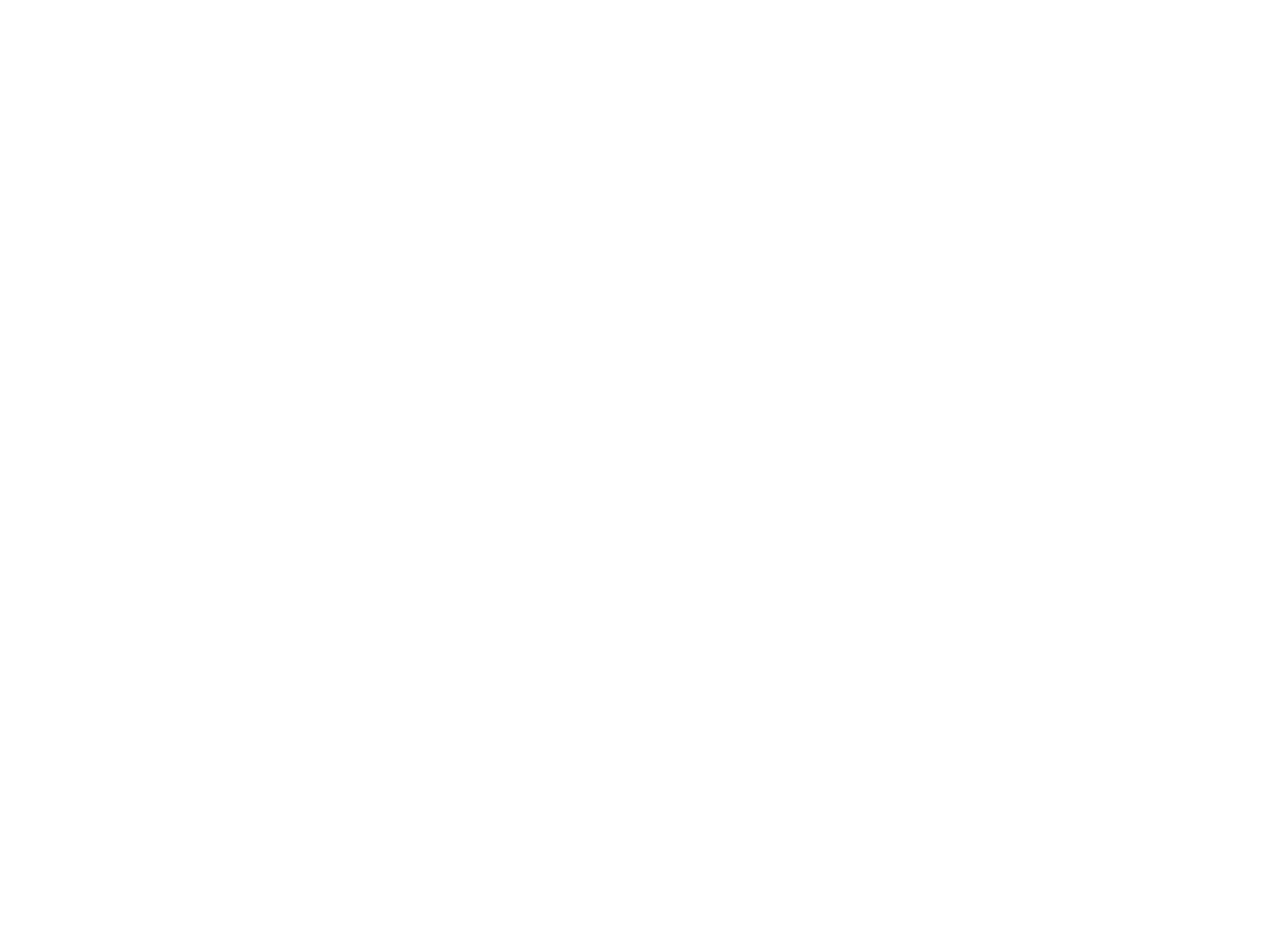
==== index.html @ ad590600 "Alert construction added, and altered text for lorem ipsum during only construction of website." ====
<!DOCTYPE html>
<html lang="en">
  <head>
    <meta charset="UTF-8" />
    <meta http-equiv="X-UA-Compatible" content="IE=edge" />
    <meta name="viewport" content="width=device-width, initial-scale=1.0" />
    <link rel="stylesheet" href="style.css" s />
    <title>Christian Medeiros</title>
  </head>

  <body>
    
    <main>
      <div class="texto-em-construcao">
        <span>Em Construção...</span>
      </div>
      <!-- section left -->
      <section class="content-left">
        <!-- header left -->
        <header class="header-left">
          <div class="picture">
            <img
              src="https://github.com/christiand3v.png"
              alt="foto de perfil do christian medeiros"
            />
          </div>

          <h2>Christian Medeiros</h2>
          <p>Software Enginner</p>
          <div class="separador"></div>
        </header>
        <!-- conteudo left -->
        <article class="about-left">
          <h2>About me</h2>
          <p>
     Lorem ipsum dolor sit amet consectetur adipisicing elit. Ipsa, at voluptatum quis maiores aspernatur quod quibusdam quo voluptatibus architecto fugiat deserunt, aperiam omnis dignissimos reiciendis dolores.
          </p>
          <!-- div redes -->
          <div class="contact-left">
            <a target="_blank" href="https://github.com/christiand3v">
              <img src="./images/github.svg" alt="icone do github branco" />
            </a>
            <a target="_blank" href="https://www.linkedin.com/in/christiand3v/">
              <img src="./images/linkedin.svg" alt="icone do linkedin branco" />
            </a>
          </div>
          <div class="buttons"></div>
        </article>
      </section>
      <!-- section right -->
      <section>
        <!-- header left -->
        <header class="header-right" class="title">
          <h2>Projects</h2>
          <h2>
            <a
              target="_blank"
              href="https://github.com/christiand3v?tab=repositories"
            >
              More projects
            </a>
          </h2>
        </header>
        <!-- content right -->
        <article class="projects">
          <!-- card projects 1 -->
          <div class="card-project">
            <a
              target="_blank"
              href="https://github.com/christiand3v?tab=repositories"
            >
              <div>
                <img src="./images/project-management.png" alt="" />
              </div>
              <div>
                <h3>Project 1</h3>
                <p>
                  Lorem, ipsum dolor sit amet consectetur adipisicing elit.
                </p>
              </div>
            </a>
          </div>

          <!-- card projects 2 -->
          <div class="card-project">
            <a
              target="_blank"
              href="https://github.com/christiand3v?tab=repositories"
            >
              <div>
                <img src="./images/project-management.png" alt="" />
              </div>
              <div>
                <h3>Project 2</h3>
                <p>
                  Lorem, ipsum dolor sit amet consectetur adipisicing elit.
                </p>
              </div>
            </a>
          </div>
        </article>
        <!-- content hard skills -->
        <article class="content-hard-skills">
          <div>
            <div class="hard-skills-title">
              <h2>Hard skills</h2>
            </div>
            <div class="skills">
              <div class="skills-card">
                <img src="./images/html.png" alt="" />
                <p>HTML-5</p>
              </div>
              <div class="skills-card">
                <img src="./images/css.png" alt="" />
                <p>CSS-3</p>
              </div>
              <div class="skills-card">
                <img src="./images/javascript.png" alt="" />
                <p>javascript</p>
              </div>
              <div class="skills-card">
                <img src="./images/react.png" alt="" />
                <p>React JS</p>
              </div>
            </div>
          </div>
        </article>
        <section class="content-contacts">
          <header class="title">
            <h2>Contact me</h2>
          </header>
          <article>
            <div class="inputs">
              <form action="https://formsubmit.co/christiand3v@gmail.com" method="POST" class="form-contact" />
              <label for="name">Name :</label>
              <input type="text" id="name" name="name" required>
                <label for="email">Email :</label>
                    <input type="email" name="email" required>
                <label for="text">Text :</label>
                <textarea name="text" id="text" id="text"></textarea>
                <input type="hidden" name="_next" value="https://christiand3v.vercel.app/thanks.html">
                <input type="hidden" name="_captcha" value="false">
                <button type="submit">Send</button>
              </form>
            </div>
          </article>
        </section>
      </section>
    </main>
<script>// Verifica a largura da janela do navegador
  var larguraJanela = window.innerWidth;
  
  // Verifica se a largura é maior que 600 pixels
  if (larguraJanela > 770) {
    // Renderiza o texto de aviso em vez do layout
    var aviso = document.createElement('h2');
    aviso.style.color = 'white';
    aviso.style.textAlign = 'center';
    aviso.style.display = 'flex'
    aviso.style.justifyContent = 'center'
    aviso.style.alignItems = 'center'
    aviso.style.height = '100vh'
    aviso.textContent = 'Por favor, visualize este site em um dispositivo móvel e recarregue a página...';
    document.body.innerHTML = '';
    document.body.appendChild(aviso);
  }
  </script>
  </body>
</html>
---- style.css ----
@import url("https://fonts.googleapis.com/css2?family=Montserrat:wght@100;200;300;400;500;600;700;800;900&display=swap");
:root {
  --text-color: #fff;
  --color-separador: #d9d9d980;
}

body {
  margin: 0;
  padding: 0;
  min-height: 91vh;
  font-family: "Montserrat", sans-serif;
  background-image: url("./images/background.svg");
  background-size: cover;
  background-repeat: no-repeat;
}
.texto-em-construcao {
  color: var(--text-color);
  width: 100%;
  margin: 1rem 0;
  font-weight: bold;
  text-align: center;
  animation: slide 4s linear infinite;
}

@keyframes slide {
  0% {
    transform: translateX(-100%);
  }
  100% {
    transform: translateX(80%);
  }
}
.picture img {
  width: 15rem;
  border-radius: 50%;
  margin: 1rem;
}
.header-left {
  color: var(--text-color);
}

.separador {
  border: 0.063rem solid var(--color-separador);
  border-radius: 1rem;
  width: 14rem;
  margin: 0 auto;
}

.about-left {
  color: var(--text-color);
  line-height: 1.2;
  padding: 0;
}
.about-left p {
  text-align: start;
  margin: 0 1.5rem;
  
  font-size: 1.125rem;
}
.contact-left a {
  text-decoration: none;
}

.contact-left a img {
  padding: 2rem 0;
  width: 2.5rem;
  margin: 0 1.5rem;
}
.content-left {
  padding: 1rem 0;
  display: flex;
  flex-direction: column;
  justify-content: center;
  text-align: center;
  align-items: center;
  height: auto;
  max-width: 100vw;
  box-sizing: border-box;
  position: relative;
  margin: 1rem;
  background: linear-gradient(
    116.19deg,
    rgba(32, 47, 125, 0.48) 0.56%,
    rgba(180, 188, 231, 0.12) 99.66%
  );
  backdrop-filter: blur(7.5px);
  border-radius: 1rem;
}

.header-right,
.hard-skills-title,
.title {
  font-size: 0.8rem;
  padding: 0 2rem;
  display: flex;
  justify-content: space-around;
  color: var(--text-color);
}
.header-right a {
  color: var(--text-color);
  text-decoration: underline;
}
.projects {
  display: flex;
  color: var(--text-color);
  justify-content: center;
  flex-wrap: wrap;
}

.card-project a {
  text-decoration: none;
  display: flex;
  color: var(--text-color);
}
.card-project {
  display: flex;
  width: 90vw;
  justify-content: center;
  align-items: start;
  margin: 1rem;
  background: linear-gradient(
    116.19deg,
    rgba(32, 47, 125, 0.48) 0.56%,
    rgba(180, 188, 231, 0.12) 99.66%
  );
  backdrop-filter: blur(7.5px);
  border-radius: 1rem;
}

.card-project img {
  width: 70px;
  padding: 1rem 0 0 1rem;
}

.card-project h3 {
  text-align: start;
  margin-left: 1rem;
  font-size: 0.9rem;
}
.card-project p {
  width: 90%;
  text-align: start;
  margin-left: 1rem;
  font-size: 0.9rem;
}

.skills {
  color: var(--text-color);
  font-weight: 400;
  display: flex;
  flex-wrap: wrap;
  justify-content: center;
}
.skills-card {
  display: flex;
  width: 140px;
  height: 4vh;
  justify-content: center;
  align-items: center;
  padding: 0.4rem;
  gap: 0.3rem;
  margin: 1rem;
  background: linear-gradient(
    116.19deg,
    rgba(32, 47, 125, 0.48) 0.56%,
    rgba(180, 188, 231, 0.12) 99.66%
  );
  backdrop-filter: blur(7.5px);
  border-radius: 1rem;
}
.skills-card img {
  width: 30px;
}
.skills-card p {
  font-size: 0.875rem;
}

.inputs {
  color: var(--text-color);
  display: flex;
  flex-direction: column;
  justify-content: center;
  align-items: center;
  width: 200px;
  margin: 0 auto;
}

.inputs label {
  font-weight: 500;
}

.inputs input[type="text"],
input[type="email"] {
  background: linear-gradient(
    116.19deg,
    rgba(9, 39, 187, 0.48) 0.56%,
    rgba(180, 188, 231, 0.12) 99.66%
  );
  backdrop-filter: blur(7.5px);
  border: none;
  border-radius: 0.5rem;
  width: 15rem;
  color: rgba(255, 255, 255, 0.945);
  font-weight: 700;
  font-size: 1rem;
  padding: 0.5rem;
  height: 1.5rem;
}
textarea {
  background: linear-gradient(
    116.19deg,
    rgba(9, 39, 187, 0.48) 0.56%,
    rgba(180, 188, 231, 0.12) 99.66%
  );
  backdrop-filter: blur(7.5px);
  border: none;
  border-radius: 0.5rem;
  color: rgba(255, 255, 255, 0.945);
  font-weight: 700;
  font-size: 1rem;
  padding: 0.5rem;

  width: 15rem;
  height: 5rem;
}
.inputs button {
  background: linear-gradient(
    116.19deg,
    rgba(9, 39, 187, 0.48) 0.56%,
    rgba(180, 188, 231, 0.12) 99.66%
  );
  border: none;
  margin: 1rem 0;
  width: 16rem;
  height: 2rem;
  color: var(--text-color);
  font-size: 1rem;
  border-radius: 0.5rem;
}
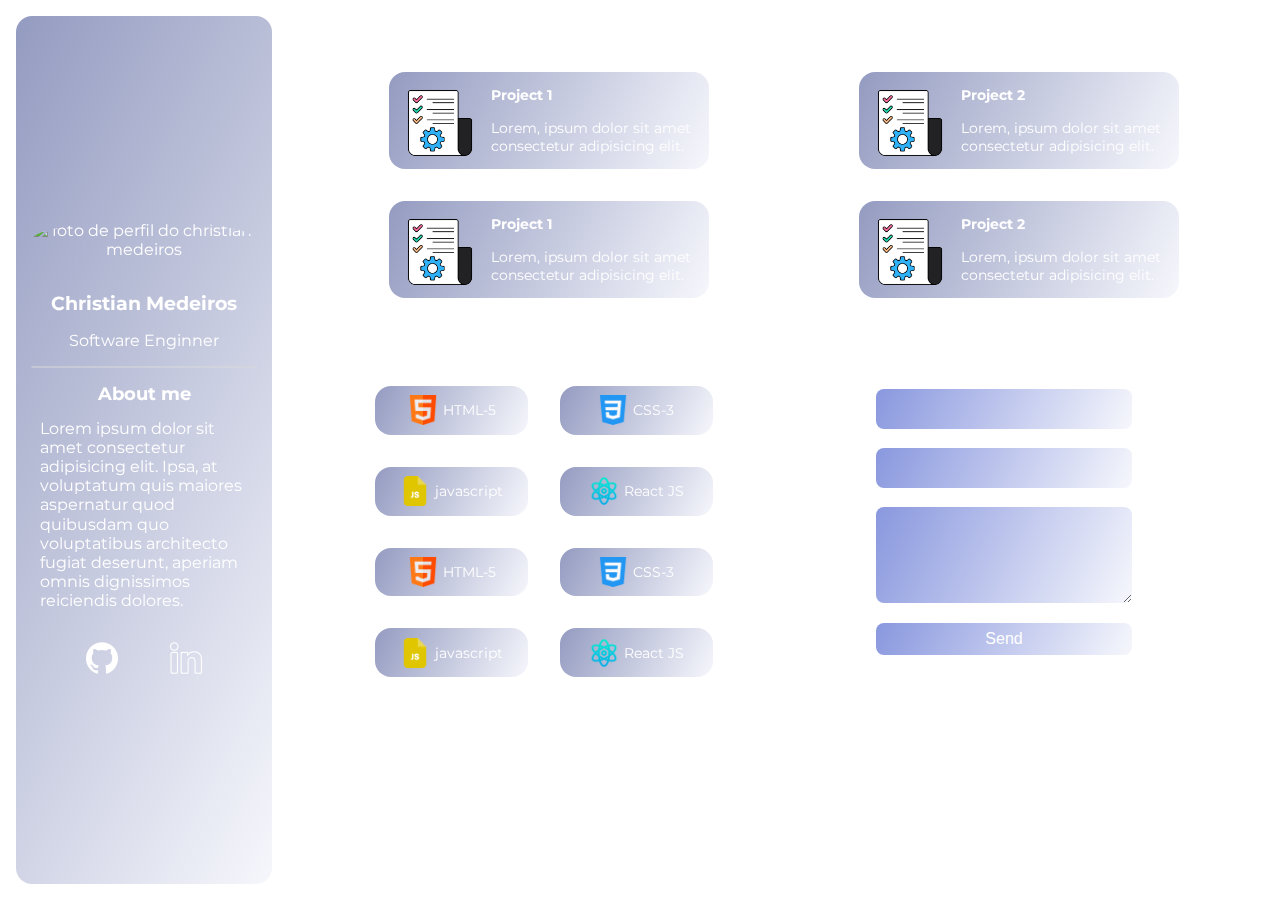
==== commit 0b44efc6: "initiated responsiveness" ====
--- a/index.html
+++ b/index.html
@@ -4,16 +4,17 @@
     <meta charset="UTF-8" />
     <meta http-equiv="X-UA-Compatible" content="IE=edge" />
     <meta name="viewport" content="width=device-width, initial-scale=1.0" />
-    <link rel="stylesheet" href="style.css" s />
+    <link rel="stylesheet" href="style.css" />
+    <link rel="stylesheet" href="media.css">
     <title>Christian Medeiros</title>
   </head>
 
   <body>
     
     <main>
-      <div class="texto-em-construcao">
+      <!-- <div class="texto-em-construcao">
         <span>Em Construção...</span>
-      </div>
+      </div> -->
       <!-- section left -->
       <section class="content-left">
         <!-- header left -->
@@ -24,7 +25,6 @@
               alt="foto de perfil do christian medeiros"
             />
           </div>
-
           <h2>Christian Medeiros</h2>
           <p>Software Enginner</p>
           <div class="separador"></div>
@@ -48,7 +48,7 @@
         </article>
       </section>
       <!-- section right -->
-      <section>
+      <section class="container-right">
         <!-- header left -->
         <header class="header-right" class="title">
           <h2>Projects</h2>
@@ -98,10 +98,50 @@
               </div>
             </a>
           </div>
+
+            <!-- card projects 1 -->
+            <div class="card-project">
+              <a
+                target="_blank"
+                href="https://github.com/christiand3v?tab=repositories"
+              >
+                <div>
+                  <img src="./images/project-management.png" alt="" />
+                </div>
+                <div>
+                  <h3>Project 1</h3>
+                  <p>
+                    Lorem, ipsum dolor sit amet consectetur adipisicing elit.
+                  </p>
+                </div>
+              </a>
+            </div>
+  
+            <!-- card projects 2 -->
+            <div class="card-project">
+              <a
+                target="_blank"
+                href="https://github.com/christiand3v?tab=repositories"
+              >
+                <div>
+                  <img src="./images/project-management.png" alt="" />
+                </div>
+                <div>
+                  <h3>Project 2</h3>
+                  <p>
+                    Lorem, ipsum dolor sit amet consectetur adipisicing elit.
+                  </p>
+                </div>
+              </a>
+            </div>
+            
+            
         </article>
         <!-- content hard skills -->
-        <article class="content-hard-skills">
-          <div>
+        <section class="todos">
+
+          <article class="content-hard-skills">
+            <div>
             <div class="hard-skills-title">
               <h2>Hard skills</h2>
             </div>
@@ -122,6 +162,24 @@
                 <img src="./images/react.png" alt="" />
                 <p>React JS</p>
               </div>
+
+              <div class="skills-card">
+                <img src="./images/html.png" alt="" />
+                <p>HTML-5</p>
+              </div>
+              <div class="skills-card">
+                <img src="./images/css.png" alt="" />
+                <p>CSS-3</p>
+              </div>
+              <div class="skills-card">
+                <img src="./images/javascript.png" alt="" />
+                <p>javascript</p>
+              </div>
+              <div class="skills-card">
+                <img src="./images/react.png" alt="" />
+                <p>React JS</p>
+              </div>
+
             </div>
           </div>
         </article>
@@ -136,8 +194,8 @@
               <input type="text" id="name" name="name" required>
                 <label for="email">Email :</label>
                     <input type="email" name="email" required>
-                <label for="text">Text :</label>
-                <textarea name="text" id="text" id="text"></textarea>
+                    <label for="text">Text :</label>
+                    <textarea name="text" id="text" id="text"></textarea>
                 <input type="hidden" name="_next" value="https://christiand3v.vercel.app/thanks.html">
                 <input type="hidden" name="_captcha" value="false">
                 <button type="submit">Send</button>
@@ -145,9 +203,10 @@
             </div>
           </article>
         </section>
+        </section>
       </section>
     </main>
-<script>// Verifica a largura da janela do navegador
+<!-- <script>// Verifica a largura da janela do navegador
   var larguraJanela = window.innerWidth;
   
   // Verifica se a largura é maior que 600 pixels
@@ -164,6 +223,6 @@
     document.body.innerHTML = '';
     document.body.appendChild(aviso);
   }
-  </script>
+  </script> -->
   </body>
 </html>
--- a/style.css
+++ b/style.css
@@ -7,10 +7,10 @@
 body {
   margin: 0;
   padding: 0;
-  min-height: 91vh;
+  height: 100vh;
   font-family: "Montserrat", sans-serif;
   background-image: url("./images/background.svg");
-  background-size: cover;
+  background-size: ;
   background-repeat: no-repeat;
 }
 .texto-em-construcao {
@@ -87,8 +87,21 @@
   border-radius: 1rem;
 }
 
-.header-right,
-.hard-skills-title,
+.header-right {
+  font-size: 0.8rem;
+  padding: 0 2rem;
+  display: flex;
+  justify-content: space-around;
+  color: var(--text-color);
+}
+
+.hard-skills-title{
+  font-size: 0.8rem;
+  padding: 0 2rem;
+  display: flex;
+  justify-content: space-around;
+  color: var(--text-color);
+}
 .title {
   font-size: 0.8rem;
   padding: 0 2rem;
@@ -96,6 +109,7 @@
   justify-content: space-around;
   color: var(--text-color);
 }
+
 .header-right a {
   color: var(--text-color);
   text-decoration: underline;
@@ -237,3 +251,5 @@
   font-size: 1rem;
   border-radius: 0.5rem;
 }
+
+
--- a/media.css
+++ b/media.css
@@ -0,0 +1,65 @@
+@media (min-width: 770px) {
+  main {
+    height: 100vh;
+    display: flex;
+    justify-content: space-between;
+  }
+  .picture img {
+    margin-top: 2rem;
+    width: 10rem;
+  }
+  .header-left h2 {
+    font-size: 1.2rem;
+    margin: 1rem 0 0 0;
+  }
+  .about-left h2 {
+    font-size: 1.1rem;
+  }
+  .about-left p {
+    font-size: 1rem;
+  }
+  .contact-left a img {
+    width: 2rem;
+  }
+  .content-left {
+    max-width: 16rem;
+  }
+  /* right */
+  .container-right {
+    width: 100vw;
+  }
+
+  .todos {
+    max-width: 75vw;
+    display: flex;
+    gap: 6.5rem;
+  }
+  .skills {
+    display: flex;
+    flex-direction: row;
+    max-width: 40vw;
+    flex-wrap: wrap;
+  }
+  .projects {
+    gap: 0 2rem;
+    justify-content: space-evenly;
+  }
+
+  .card-project,
+  .projects a {
+    max-width: 25vw;
+  }
+  .header-right {
+    display: flex;
+    justify-content: space-between;
+    padding: 0 1rem;
+  }
+  .card-project {
+    display: block;
+    width: 80vw;
+    flex-wrap: nowrap;
+  }
+  .card-project a {
+    width: 80vw;
+  }
+}
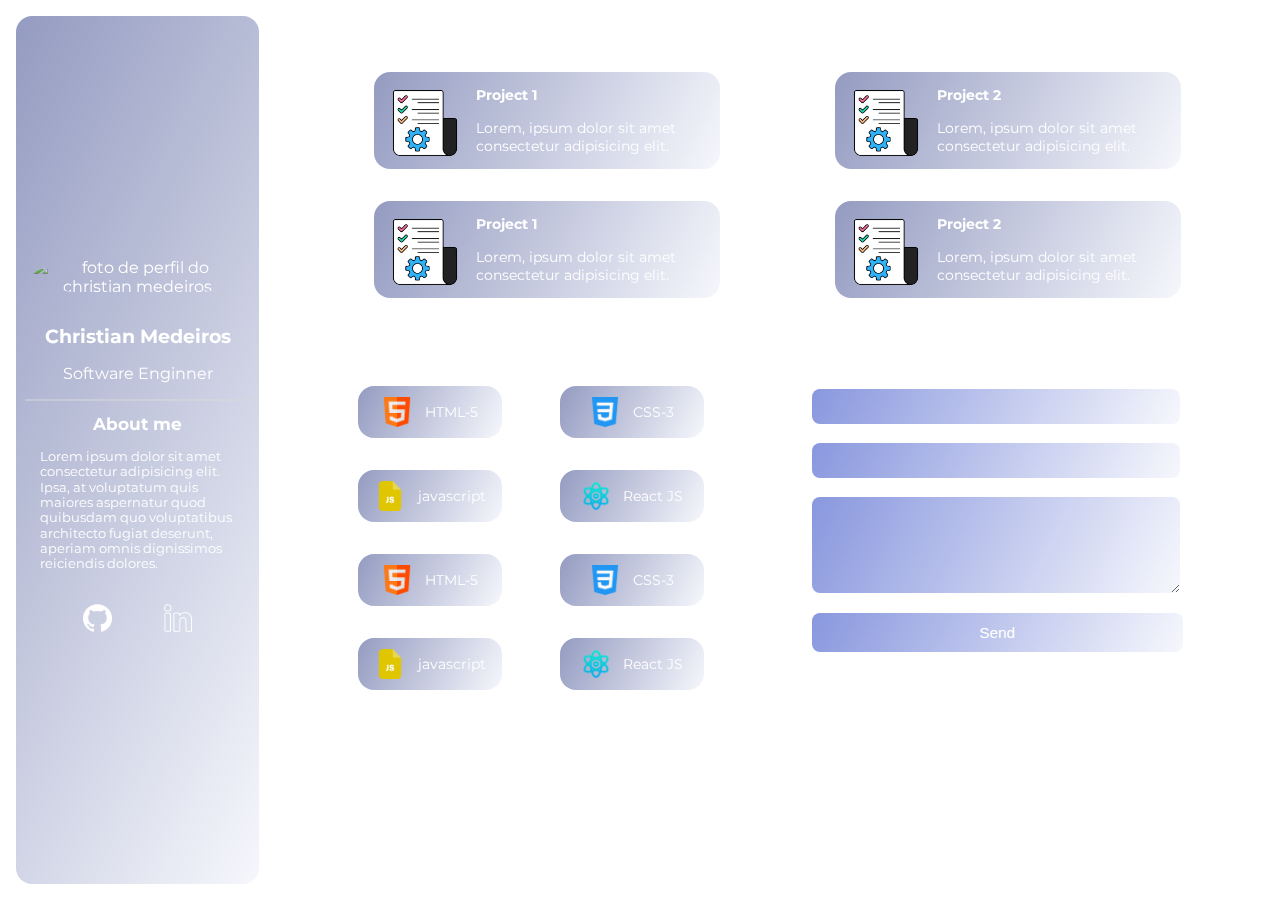
==== commit dc80bbae: "the layout desktop 90% finished" ====
--- a/index.html
+++ b/index.html
@@ -1,147 +1,131 @@
 <!DOCTYPE html>
 <html lang="en">
-  <head>
-    <meta charset="UTF-8" />
-    <meta http-equiv="X-UA-Compatible" content="IE=edge" />
-    <meta name="viewport" content="width=device-width, initial-scale=1.0" />
-    <link rel="stylesheet" href="style.css" />
-    <link rel="stylesheet" href="media.css">
-    <title>Christian Medeiros</title>
-  </head>
-
-  <body>
-    
-    <main>
-      <!-- <div class="texto-em-construcao">
+
+<head>
+  <meta charset="UTF-8" />
+  <meta http-equiv="X-UA-Compatible" content="IE=edge" />
+  <meta name="viewport" content="width=device-width, initial-scale=1.0" />
+  <link rel="stylesheet" href="style.css" />
+  <link rel="stylesheet" href="media.css">
+  <title>Christian Medeiros</title>
+</head>
+
+<body>
+
+  <main>
+    <!-- <div class="texto-em-construcao">
         <span>Em Construção...</span>
       </div> -->
-      <!-- section left -->
-      <section class="content-left">
-        <!-- header left -->
-        <header class="header-left">
-          <div class="picture">
-            <img
-              src="https://github.com/christiand3v.png"
-              alt="foto de perfil do christian medeiros"
-            />
-          </div>
-          <h2>Christian Medeiros</h2>
-          <p>Software Enginner</p>
-          <div class="separador"></div>
-        </header>
-        <!-- conteudo left -->
-        <article class="about-left">
-          <h2>About me</h2>
-          <p>
-     Lorem ipsum dolor sit amet consectetur adipisicing elit. Ipsa, at voluptatum quis maiores aspernatur quod quibusdam quo voluptatibus architecto fugiat deserunt, aperiam omnis dignissimos reiciendis dolores.
-          </p>
-          <!-- div redes -->
-          <div class="contact-left">
-            <a target="_blank" href="https://github.com/christiand3v">
-              <img src="./images/github.svg" alt="icone do github branco" />
-            </a>
-            <a target="_blank" href="https://www.linkedin.com/in/christiand3v/">
-              <img src="./images/linkedin.svg" alt="icone do linkedin branco" />
-            </a>
-          </div>
-          <div class="buttons"></div>
-        </article>
-      </section>
-      <!-- section right -->
-      <section class="container-right">
-        <!-- header left -->
-        <header class="header-right" class="title">
-          <h2>Projects</h2>
-          <h2>
-            <a
-              target="_blank"
-              href="https://github.com/christiand3v?tab=repositories"
-            >
-              More projects
-            </a>
-          </h2>
-        </header>
-        <!-- content right -->
-        <article class="projects">
-          <!-- card projects 1 -->
-          <div class="card-project">
-            <a
-              target="_blank"
-              href="https://github.com/christiand3v?tab=repositories"
-            >
-              <div>
-                <img src="./images/project-management.png" alt="" />
-              </div>
-              <div>
-                <h3>Project 1</h3>
-                <p>
-                  Lorem, ipsum dolor sit amet consectetur adipisicing elit.
-                </p>
-              </div>
-            </a>
-          </div>
-
-          <!-- card projects 2 -->
-          <div class="card-project">
-            <a
-              target="_blank"
-              href="https://github.com/christiand3v?tab=repositories"
-            >
-              <div>
-                <img src="./images/project-management.png" alt="" />
-              </div>
-              <div>
-                <h3>Project 2</h3>
-                <p>
-                  Lorem, ipsum dolor sit amet consectetur adipisicing elit.
-                </p>
-              </div>
-            </a>
-          </div>
-
-            <!-- card projects 1 -->
-            <div class="card-project">
-              <a
-                target="_blank"
-                href="https://github.com/christiand3v?tab=repositories"
-              >
-                <div>
-                  <img src="./images/project-management.png" alt="" />
-                </div>
-                <div>
-                  <h3>Project 1</h3>
-                  <p>
-                    Lorem, ipsum dolor sit amet consectetur adipisicing elit.
-                  </p>
-                </div>
-              </a>
-            </div>
-  
-            <!-- card projects 2 -->
-            <div class="card-project">
-              <a
-                target="_blank"
-                href="https://github.com/christiand3v?tab=repositories"
-              >
-                <div>
-                  <img src="./images/project-management.png" alt="" />
-                </div>
-                <div>
-                  <h3>Project 2</h3>
-                  <p>
-                    Lorem, ipsum dolor sit amet consectetur adipisicing elit.
-                  </p>
-                </div>
-              </a>
-            </div>
-            
-            
-        </article>
-        <!-- content hard skills -->
-        <section class="todos">
-
-          <article class="content-hard-skills">
-            <div>
+    <!-- section left -->
+    <section class="content-left">
+      <!-- header left -->
+      <header class="header-left">
+        <div class="picture">
+          <img src="https://github.com/christiand3v.png" alt="foto de perfil do christian medeiros" />
+        </div>
+        <h2>Christian Medeiros</h2>
+        <p>Software Enginner</p>
+        <div class="separador"></div>
+      </header>
+      <!-- conteudo left -->
+      <article class="about-left">
+        <h2>About me</h2>
+        <p>
+          Lorem ipsum dolor sit amet consectetur adipisicing elit. Ipsa, at voluptatum quis maiores aspernatur quod
+          quibusdam quo voluptatibus architecto fugiat deserunt, aperiam omnis dignissimos reiciendis dolores.
+        </p>
+        <!-- div redes -->
+        <div class="contact-left">
+          <a target="_blank" href="https://github.com/christiand3v">
+            <img src="./images/github.svg" alt="icone do github branco" />
+          </a>
+          <a target="_blank" href="https://www.linkedin.com/in/christiand3v/">
+            <img src="./images/linkedin.svg" alt="icone do linkedin branco" />
+          </a>
+        </div>
+        <div class="buttons"></div>
+      </article>
+    </section>
+    <!-- section right -->
+    <section class="container-right">
+      <!-- header left -->
+      <header class="header-right" class="title">
+        <h2>Projects</h2>
+        <h2>
+          <a target="_blank" href="https://github.com/christiand3v?tab=repositories">
+            More projects
+          </a>
+        </h2>
+      </header>
+      <!-- content right -->
+      <article class="projects">
+        <!-- card projects 1 -->
+        <div class="card-project">
+          <a target="_blank" href="https://github.com/christiand3v?tab=repositories">
+            <div>
+              <img src="./images/project-management.png" alt="" />
+            </div>
+            <div>
+              <h3>Project 1</h3>
+              <p>
+                Lorem, ipsum dolor sit amet consectetur adipisicing elit.
+              </p>
+            </div>
+          </a>
+        </div>
+
+        <!-- card projects 2 -->
+        <div class="card-project">
+          <a target="_blank" href="https://github.com/christiand3v?tab=repositories">
+            <div>
+              <img src="./images/project-management.png" alt="" />
+            </div>
+            <div>
+              <h3>Project 2</h3>
+              <p>
+                Lorem, ipsum dolor sit amet consectetur adipisicing elit.
+              </p>
+            </div>
+          </a>
+        </div>
+
+        <!-- card projects 1 -->
+        <div class="card-project">
+          <a target="_blank" href="https://github.com/christiand3v?tab=repositories">
+            <div>
+              <img src="./images/project-management.png" alt="" />
+            </div>
+            <div>
+              <h3>Project 1</h3>
+              <p>
+                Lorem, ipsum dolor sit amet consectetur adipisicing elit.
+              </p>
+            </div>
+          </a>
+        </div>
+
+        <!-- card projects 2 -->
+        <div class="card-project">
+          <a target="_blank" href="https://github.com/christiand3v?tab=repositories">
+            <div>
+              <img src="./images/project-management.png" alt="" />
+            </div>
+            <div>
+              <h3>Project 2</h3>
+              <p>
+                Lorem, ipsum dolor sit amet consectetur adipisicing elit.
+              </p>
+            </div>
+          </a>
+        </div>
+
+
+      </article>
+      <!-- content hard skills -->
+      <section class="todos">
+
+        <article class="content-hard-skills">
+          <div>
             <div class="hard-skills-title">
               <h2>Hard skills</h2>
             </div>
@@ -190,39 +174,27 @@
           <article>
             <div class="inputs">
               <form action="https://formsubmit.co/christiand3v@gmail.com" method="POST" class="form-contact" />
+
               <label for="name">Name :</label>
               <input type="text" id="name" name="name" required>
-                <label for="email">Email :</label>
-                    <input type="email" name="email" required>
-                    <label for="text">Text :</label>
-                    <textarea name="text" id="text" id="text"></textarea>
-                <input type="hidden" name="_next" value="https://christiand3v.vercel.app/thanks.html">
-                <input type="hidden" name="_captcha" value="false">
-                <button type="submit">Send</button>
+              
+              <label for="email">Email :</label>
+              <input type="email" name="email" required>
+              
+              <label for="text">Text :</label>
+              <textarea name="text" id="text" id="text" class="textarea-styles"></textarea>
+              
+              <input type="hidden" name="_next" value="https://christiand3v.vercel.app/thanks.html">
+              <input type="hidden" name="_captcha" value="false">
+              
+              <button type="submit">Send</button>
               </form>
             </div>
           </article>
         </section>
-        </section>
       </section>
-    </main>
-<!-- <script>// Verifica a largura da janela do navegador
-  var larguraJanela = window.innerWidth;
-  
-  // Verifica se a largura é maior que 600 pixels
-  if (larguraJanela > 770) {
-    // Renderiza o texto de aviso em vez do layout
-    var aviso = document.createElement('h2');
-    aviso.style.color = 'white';
-    aviso.style.textAlign = 'center';
-    aviso.style.display = 'flex'
-    aviso.style.justifyContent = 'center'
-    aviso.style.alignItems = 'center'
-    aviso.style.height = '100vh'
-    aviso.textContent = 'Por favor, visualize este site em um dispositivo móvel e recarregue a página...';
-    document.body.innerHTML = '';
-    document.body.appendChild(aviso);
-  }
-  </script> -->
-  </body>
-</html>
+    </section>
+  </main>
+</body>
+
+</html>--- a/style.css
+++ b/style.css
@@ -7,10 +7,8 @@
 body {
   margin: 0;
   padding: 0;
-  height: 100vh;
   font-family: "Montserrat", sans-serif;
   background-image: url("./images/background.svg");
-  background-size: ;
   background-repeat: no-repeat;
 }
 .texto-em-construcao {
@@ -54,7 +52,7 @@
 .about-left p {
   text-align: start;
   margin: 0 1.5rem;
-  
+
   font-size: 1.125rem;
 }
 .contact-left a {
@@ -95,7 +93,7 @@
   color: var(--text-color);
 }
 
-.hard-skills-title{
+.hard-skills-title {
   font-size: 0.8rem;
   padding: 0 2rem;
   display: flex;
@@ -251,5 +249,3 @@
   font-size: 1rem;
   border-radius: 0.5rem;
 }
-
-
--- a/media.css
+++ b/media.css
@@ -5,34 +5,34 @@
     justify-content: space-between;
   }
   .picture img {
-    margin-top: 2rem;
-    width: 10rem;
+    margin-top: 2vw;
+    width: 13vw;
   }
   .header-left h2 {
-    font-size: 1.2rem;
-    margin: 1rem 0 0 0;
+    font-size: 1.5vw;
+    margin: 1vw 0 0 0;
   }
   .about-left h2 {
-    font-size: 1.1rem;
+    font-size: 1.3vw;
   }
   .about-left p {
-    font-size: 1rem;
+    font-size: 1vw;
   }
   .contact-left a img {
-    width: 2rem;
+    width: 2.2vw;
   }
   .content-left {
-    max-width: 16rem;
+    max-width: 19vw;
   }
   /* right */
   .container-right {
-    width: 100vw;
+    width: 200vw;
   }
 
   .todos {
-    max-width: 75vw;
+    justify-content: start;
     display: flex;
-    gap: 6.5rem;
+    gap: 6.5vw;
   }
   .skills {
     display: flex;
@@ -41,13 +41,12 @@
     flex-wrap: wrap;
   }
   .projects {
-    gap: 0 2rem;
     justify-content: space-evenly;
   }
 
   .card-project,
   .projects a {
-    max-width: 25vw;
+    max-width: 27vw;
   }
   .header-right {
     display: flex;
@@ -62,4 +61,41 @@
   .card-project a {
     width: 80vw;
   }
+  .hard-skills-title {
+    font-size: 1vw;
+  }
+  .skills {
+    gap: 0 2vw;
+  }
+  .skills-card {
+    width: 10vw;
+    gap: 1vw;
+    padding: 0.5rem;
+  }
+  .content-contacts {
+    width: 19.8vw;
+    padding: 0;
+    margin: 0;
+    height: 52vh;
+  }
+
+  .title {
+    font-size: 1vw;
+  }
+  .inputs input[type="text"],
+  input[type="email"] {
+    height: 1.5vw;
+    width: 22rem;
+  }
+  textarea{
+    width: 22rem;
+  }
+
+  .inputs button {
+    width: 23.2rem;
+    height: 2.5em;
+    color: var(--text-color);
+    font-size: 1.2vw;
+    border-radius: 0.5rem;
+  }
 }
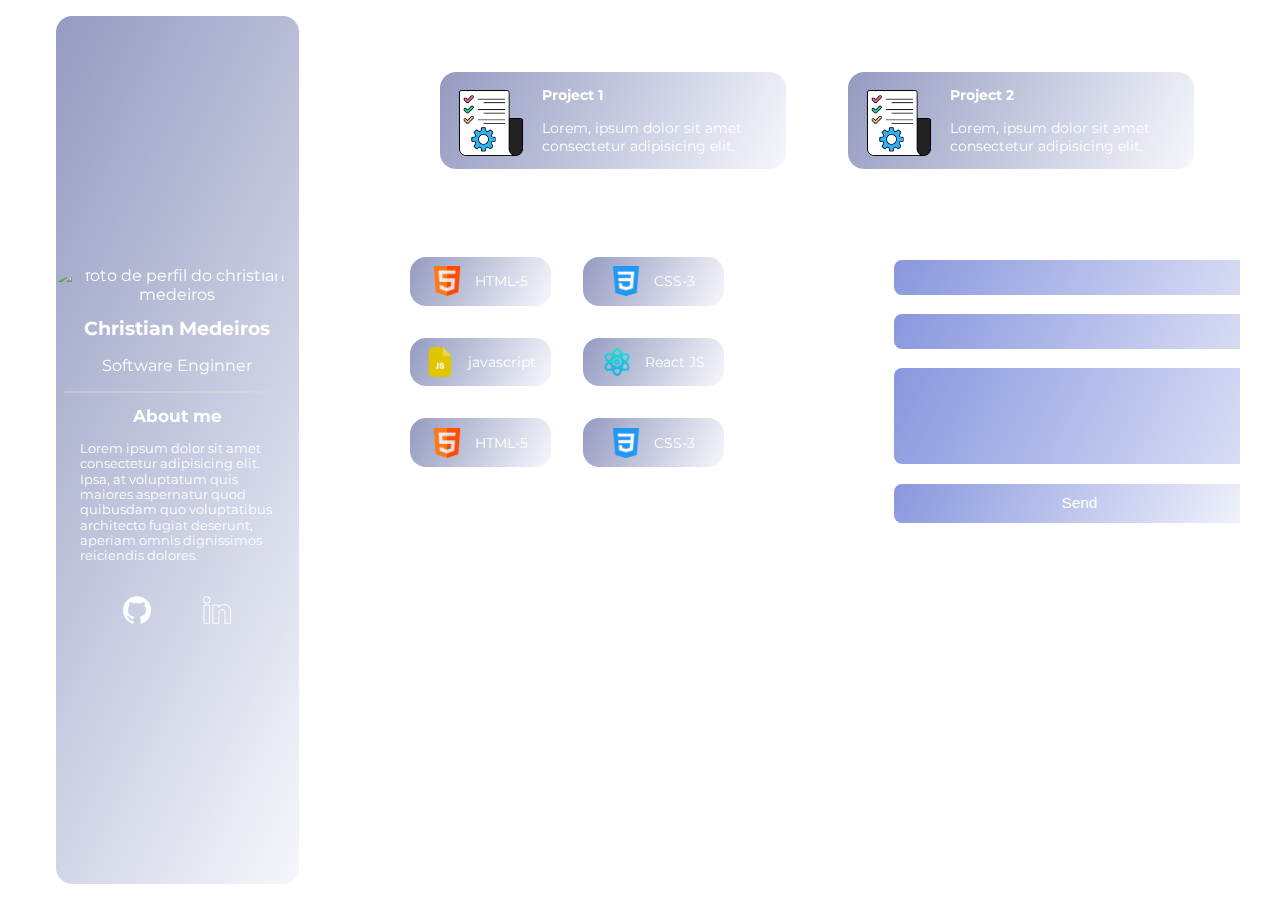
==== commit bc137d4e: "change username and adjust mobile layout." ====
--- a/index.html
+++ b/index.html
@@ -11,7 +11,6 @@
 </head>
 
 <body>
-
   <main>
     <!-- <div class="texto-em-construcao">
         <span>Em Construção...</span>
@@ -21,7 +20,7 @@
       <!-- header left -->
       <header class="header-left">
         <div class="picture">
-          <img src="https://github.com/christiand3v.png" alt="foto de perfil do christian medeiros" />
+          <img src="https://github.com/christianmjanke.png" alt="foto de perfil do christian medeiros" />
         </div>
         <h2>Christian Medeiros</h2>
         <p>Software Enginner</p>
@@ -36,23 +35,25 @@
         </p>
         <!-- div redes -->
         <div class="contact-left">
-          <a target="_blank" href="https://github.com/christiand3v">
+          <a target="_blank" href="https://github.com/christianmjanke">
             <img src="./images/github.svg" alt="icone do github branco" />
           </a>
-          <a target="_blank" href="https://www.linkedin.com/in/christiand3v/">
+          <a target="_blank" href="https://www.linkedin.com/in/christianmjanke/">
             <img src="./images/linkedin.svg" alt="icone do linkedin branco" />
           </a>
         </div>
         <div class="buttons"></div>
       </article>
     </section>
+
+
     <!-- section right -->
     <section class="container-right">
       <!-- header left -->
       <header class="header-right" class="title">
         <h2>Projects</h2>
         <h2>
-          <a target="_blank" href="https://github.com/christiand3v?tab=repositories">
+          <a target="_blank" href="https://github.com/christianmjanke?tab=repositories">
             More projects
           </a>
         </h2>
@@ -61,7 +62,7 @@
       <article class="projects">
         <!-- card projects 1 -->
         <div class="card-project">
-          <a target="_blank" href="https://github.com/christiand3v?tab=repositories">
+          <a target="_blank" href="https://github.com/christianmjanke?tab=repositories">
             <div>
               <img src="./images/project-management.png" alt="" />
             </div>
@@ -76,7 +77,7 @@
 
         <!-- card projects 2 -->
         <div class="card-project">
-          <a target="_blank" href="https://github.com/christiand3v?tab=repositories">
+          <a target="_blank" href="https://github.com/christianmjanke?tab=repositories">
             <div>
               <img src="./images/project-management.png" alt="" />
             </div>
@@ -89,41 +90,11 @@
           </a>
         </div>
 
-        <!-- card projects 1 -->
-        <div class="card-project">
-          <a target="_blank" href="https://github.com/christiand3v?tab=repositories">
-            <div>
-              <img src="./images/project-management.png" alt="" />
-            </div>
-            <div>
-              <h3>Project 1</h3>
-              <p>
-                Lorem, ipsum dolor sit amet consectetur adipisicing elit.
-              </p>
-            </div>
-          </a>
-        </div>
-
-        <!-- card projects 2 -->
-        <div class="card-project">
-          <a target="_blank" href="https://github.com/christiand3v?tab=repositories">
-            <div>
-              <img src="./images/project-management.png" alt="" />
-            </div>
-            <div>
-              <h3>Project 2</h3>
-              <p>
-                Lorem, ipsum dolor sit amet consectetur adipisicing elit.
-              </p>
-            </div>
-          </a>
-        </div>
-
+       
 
       </article>
       <!-- content hard skills -->
       <section class="todos">
-
         <article class="content-hard-skills">
           <div>
             <div class="hard-skills-title">
@@ -155,14 +126,7 @@
                 <img src="./images/css.png" alt="" />
                 <p>CSS-3</p>
               </div>
-              <div class="skills-card">
-                <img src="./images/javascript.png" alt="" />
-                <p>javascript</p>
-              </div>
-              <div class="skills-card">
-                <img src="./images/react.png" alt="" />
-                <p>React JS</p>
-              </div>
+             
 
             </div>
           </div>
@@ -173,7 +137,7 @@
           </header>
           <article>
             <div class="inputs">
-              <form action="https://formsubmit.co/christiand3v@gmail.com" method="POST" class="form-contact" />
+              <form action="https://formsubmit.co/christianmjanke@gmail.com" method="POST" class="form-contact" />
 
               <label for="name">Name :</label>
               <input type="text" id="name" name="name" required>
--- a/style.css
+++ b/style.css
@@ -4,12 +4,13 @@
   --color-separador: #d9d9d980;
 }
 
-body {
+body,
+main {
   margin: 0;
   padding: 0;
   font-family: "Montserrat", sans-serif;
   background-image: url("./images/background.svg");
-  background-repeat: no-repeat;
+  background-size: cover;
 }
 .texto-em-construcao {
   color: var(--text-color);
@@ -31,7 +32,6 @@
 .picture img {
   width: 15rem;
   border-radius: 50%;
-  margin: 1rem;
 }
 .header-left {
   color: var(--text-color);
@@ -211,7 +211,7 @@
   backdrop-filter: blur(7.5px);
   border: none;
   border-radius: 0.5rem;
-  width: 15rem;
+  width: 80vw;
   color: rgba(255, 255, 255, 0.945);
   font-weight: 700;
   font-size: 1rem;
@@ -232,7 +232,7 @@
   font-size: 1rem;
   padding: 0.5rem;
 
-  width: 15rem;
+  width: 80vw;
   height: 5rem;
 }
 .inputs button {
@@ -243,8 +243,8 @@
   );
   border: none;
   margin: 1rem 0;
-  width: 16rem;
-  height: 2rem;
+  width: 84vw;
+  height: 2.5rem;
   color: var(--text-color);
   font-size: 1rem;
   border-radius: 0.5rem;
--- a/media.css
+++ b/media.css
@@ -1,8 +1,10 @@
 @media (min-width: 770px) {
+  body,
   main {
     height: 100vh;
+    width: 100vw;
     display: flex;
-    justify-content: space-between;
+    justify-content: space-around;
   }
   .picture img {
     margin-top: 2vw;
@@ -26,20 +28,10 @@
   }
   /* right */
   .container-right {
-    width: 200vw;
+    height: 98vh;
+    overflow: hidden;
   }
 
-  .todos {
-    justify-content: start;
-    display: flex;
-    gap: 6.5vw;
-  }
-  .skills {
-    display: flex;
-    flex-direction: row;
-    max-width: 40vw;
-    flex-wrap: wrap;
-  }
   .projects {
     justify-content: space-evenly;
   }
@@ -64,16 +56,29 @@
   .hard-skills-title {
     font-size: 1vw;
   }
+  .content-hard-skills {
+    display: flex;
+    padding: 0;
+  }
+
+  .todos {
+    display: flex;
+    gap: 13vw}
   .skills {
-    gap: 0 2vw;
+    display: flex;
+    max-width: 30rem;
+    align-content: space-around;
+    flex-direction: row;
+    justify-content: flex-start;
   }
+
   .skills-card {
     width: 10vw;
+    display: flex;
     gap: 1vw;
-    padding: 0.5rem;
   }
+
   .content-contacts {
-    width: 19.8vw;
     padding: 0;
     margin: 0;
     height: 52vh;
@@ -85,10 +90,10 @@
   .inputs input[type="text"],
   input[type="email"] {
     height: 1.5vw;
-    width: 22rem;
+    width: 53vh;
   }
-  textarea{
-    width: 22rem;
+  textarea {
+    width: 53vh;
   }
 
   .inputs button {
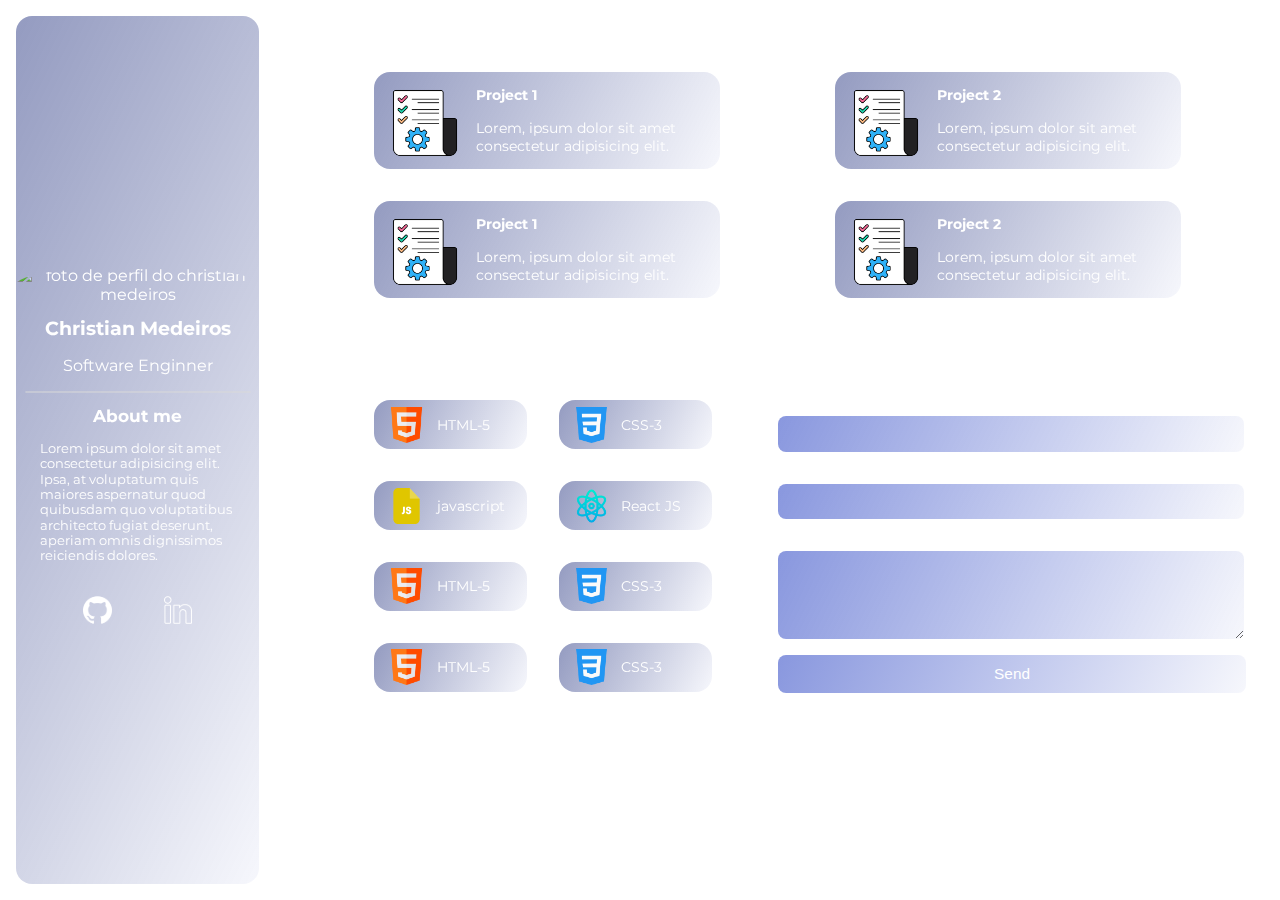
==== commit eaae1ab6: "Desktop and mobile responsiveness." ====
--- a/index.html
+++ b/index.html
@@ -27,7 +27,7 @@
         <div class="separador"></div>
       </header>
       <!-- conteudo left -->
-      <article class="about-left">
+      <div class="about-left">
         <h2>About me</h2>
         <p>
           Lorem ipsum dolor sit amet consectetur adipisicing elit. Ipsa, at voluptatum quis maiores aspernatur quod
@@ -43,7 +43,7 @@
           </a>
         </div>
         <div class="buttons"></div>
-      </article>
+      </div>
     </section>
 
 
@@ -59,7 +59,7 @@
         </h2>
       </header>
       <!-- content right -->
-      <article class="projects">
+      <div class="projects">
         <!-- card projects 1 -->
         <div class="card-project">
           <a target="_blank" href="https://github.com/christianmjanke?tab=repositories">
@@ -88,75 +88,124 @@
               </p>
             </div>
           </a>
-        </div>
-
-       
-
-      </article>
-      <!-- content hard skills -->
-      <section class="todos">
-        <article class="content-hard-skills">
-          <div>
-            <div class="hard-skills-title">
-              <h2>Hard skills</h2>
-            </div>
+        </div <!-- card projects 1 -->
+        <div class="card-project">
+          <a target="_blank" href="https://github.com/christianmjanke?tab=repositories">
+            <div>
+              <img src="./images/project-management.png" alt="" />
+            </div>
+            <div>
+              <h3>Project 1</h3>
+              <p>
+                Lorem, ipsum dolor sit amet consectetur adipisicing elit.
+              </p>
+            </div>
+          </a>
+        </div>
+
+        <!-- card projects 2 -->
+        <div class="card-project">
+          <a target="_blank" href="https://github.com/christianmjanke?tab=repositories">
+            <div>
+              <img src="./images/project-management.png" alt="" />
+            </div>
+            <div>
+              <h3>Project 2</h3>
+              <p>
+                Lorem, ipsum dolor sit amet consectetur adipisicing elit.
+              </p>
+            </div>
+          </a>
+        </div </div>
+
+
+
+        <!-- content hard skills -->
+        <section class="container-skills-and-contact">
+
+          <div class="container-skills">
             <div class="skills">
-              <div class="skills-card">
-                <img src="./images/html.png" alt="" />
-                <p>HTML-5</p>
+              <div class="hard-skills-title">
+                <h2>Hard skills</h2>
               </div>
-              <div class="skills-card">
-                <img src="./images/css.png" alt="" />
-                <p>CSS-3</p>
+              <div class="skills">
+                <div class="skills-card">
+                  <img src="./images/html.png" alt="" />
+                  <p class="text-hard">HTML-5</p>
+                </div>
+                <div class="skills-card">
+                  <img src="./images/css.png" alt="" />
+                  <p class="text-hard">CSS-3</p>
+                </div>
+                <div class="skills-card">
+                  <img src="./images/javascript.png" alt="" />
+                  <p class="text-hard">javascript</p>
+                </div>
+                <div class="skills-card">
+                  <img src="./images/react.png" alt="" />
+                  <p class="text-hard">React JS</p>
+                </div>
+
+                <div class="skills-card">
+                  <img src="./images/html.png" alt="" />
+                  <p class="text-hard">HTML-5</p>
+                </div>
+                <div class="skills-card">
+                  <img src="./images/css.png" alt="" />
+                  <p class="text-hard">CSS-3</p>
+                </div>
+                
+                <div class="skills-card">
+                  <img src="./images/html.png" alt="" />
+                  <p class="text-hard">HTML-5</p>
+                </div>
+                <div class="skills-card">
+                  <img src="./images/css.png" alt="" />
+                  <p class="text-hard">CSS-3</p>
+                </div>
+                
+                
               </div>
-              <div class="skills-card">
-                <img src="./images/javascript.png" alt="" />
-                <p>javascript</p>
+            </div>
+          </div>
+
+          <div class="container-contact">
+            <div class="contact">
+              <div>
+                <header class="title">
+                  <h2>Contact me</h2>
+                </header>
+                <div>
+                  <div class="contact-width">
+                    <div class="inputs">
+                      <form action="https://formsubmit.co/christianmjanke@gmail.com" method="POST"
+                        class="form-contact" />
+
+                      <label for="name">Name :</label>
+                      <input type="text" id="name" name="name" required>
+
+                      <label for="email">Email :</label>
+                      <input type="email" name="email" required>
+
+                      <label for="text">Text :</label>
+                      <textarea name="text" id="text" id="text" class="textarea-styles"></textarea>
+
+                      <input type="hidden" name="_next" value="https://christiand3v.vercel.app/thanks.html">
+                      <input type="hidden" name="_captcha" value="false">
+
+                      <button type="submit">Send</button>
+                      </form>
+                    </div>
+                  </div>
+                </div>
               </div>
-              <div class="skills-card">
-                <img src="./images/react.png" alt="" />
-                <p>React JS</p>
-              </div>
-
-              <div class="skills-card">
-                <img src="./images/html.png" alt="" />
-                <p>HTML-5</p>
-              </div>
-              <div class="skills-card">
-                <img src="./images/css.png" alt="" />
-                <p>CSS-3</p>
-              </div>
-             
-
             </div>
           </div>
-        </article>
-        <section class="content-contacts">
-          <header class="title">
-            <h2>Contact me</h2>
-          </header>
-          <article>
-            <div class="inputs">
-              <form action="https://formsubmit.co/christianmjanke@gmail.com" method="POST" class="form-contact" />
-
-              <label for="name">Name :</label>
-              <input type="text" id="name" name="name" required>
-              
-              <label for="email">Email :</label>
-              <input type="email" name="email" required>
-              
-              <label for="text">Text :</label>
-              <textarea name="text" id="text" id="text" class="textarea-styles"></textarea>
-              
-              <input type="hidden" name="_next" value="https://christiand3v.vercel.app/thanks.html">
-              <input type="hidden" name="_captcha" value="false">
-              
-              <button type="submit">Send</button>
-              </form>
-            </div>
-          </article>
         </section>
-      </section>
+
+    </section>
+
+
     </section>
   </main>
 </body>
--- a/style.css
+++ b/style.css
@@ -1,4 +1,5 @@
 @import url("https://fonts.googleapis.com/css2?family=Montserrat:wght@100;200;300;400;500;600;700;800;900&display=swap");
+
 :root {
   --text-color: #fff;
   --color-separador: #d9d9d980;
@@ -12,6 +13,7 @@
   background-image: url("./images/background.svg");
   background-size: cover;
 }
+
 .texto-em-construcao {
   color: var(--text-color);
   width: 100%;
@@ -29,10 +31,12 @@
     transform: translateX(80%);
   }
 }
+
 .picture img {
   width: 15rem;
   border-radius: 50%;
 }
+
 .header-left {
   color: var(--text-color);
 }
@@ -49,12 +53,13 @@
   line-height: 1.2;
   padding: 0;
 }
+
 .about-left p {
   text-align: start;
   margin: 0 1.5rem;
-
   font-size: 1.125rem;
 }
+
 .contact-left a {
   text-decoration: none;
 }
@@ -64,6 +69,7 @@
   width: 2.5rem;
   margin: 0 1.5rem;
 }
+
 .content-left {
   padding: 1rem 0;
   display: flex;
@@ -100,6 +106,18 @@
   justify-content: space-around;
   color: var(--text-color);
 }
+
+.container-skills-and-contact {
+  line-height: 2;
+}
+textarea:focus,
+input:focus,
+select:focus {
+  box-shadow: 0 0 0 0;
+  border: 0 none;
+  outline: 0;
+}
+
 .title {
   font-size: 0.8rem;
   padding: 0 2rem;
@@ -112,6 +130,7 @@
   color: var(--text-color);
   text-decoration: underline;
 }
+
 .projects {
   display: flex;
   color: var(--text-color);
@@ -124,6 +143,7 @@
   display: flex;
   color: var(--text-color);
 }
+
 .card-project {
   display: flex;
   width: 90vw;
@@ -149,6 +169,7 @@
   margin-left: 1rem;
   font-size: 0.9rem;
 }
+
 .card-project p {
   width: 90%;
   text-align: start;
@@ -163,12 +184,12 @@
   flex-wrap: wrap;
   justify-content: center;
 }
+
 .skills-card {
   display: flex;
   width: 140px;
   height: 4vh;
-  justify-content: center;
-  align-items: center;
+
   padding: 0.4rem;
   gap: 0.3rem;
   margin: 1rem;
@@ -180,9 +201,18 @@
   backdrop-filter: blur(7.5px);
   border-radius: 1rem;
 }
+.skills-card img,
+.text-hard {
+  display: flex;
+  justify-content: center;
+  align-items: center;
+  text-align: center;
+}
 .skills-card img {
-  width: 30px;
-}
+  width: 35px;
+  padding: 0 0.5rem;
+}
+
 .skills-card p {
   font-size: 0.875rem;
 }
@@ -218,6 +248,7 @@
   padding: 0.5rem;
   height: 1.5rem;
 }
+
 textarea {
   background: linear-gradient(
     116.19deg,
@@ -231,10 +262,10 @@
   font-weight: 700;
   font-size: 1rem;
   padding: 0.5rem;
-
   width: 80vw;
   height: 5rem;
 }
+
 .inputs button {
   background: linear-gradient(
     116.19deg,
--- a/media.css
+++ b/media.css
@@ -27,10 +27,6 @@
     max-width: 19vw;
   }
   /* right */
-  .container-right {
-    height: 98vh;
-    overflow: hidden;
-  }
 
   .projects {
     justify-content: space-evenly;
@@ -42,8 +38,6 @@
   }
   .header-right {
     display: flex;
-    justify-content: space-between;
-    padding: 0 1rem;
   }
   .card-project {
     display: block;
@@ -56,32 +50,22 @@
   .hard-skills-title {
     font-size: 1vw;
   }
-  .content-hard-skills {
+
+  .container-skills-and-contact {
     display: flex;
-    padding: 0;
+    text-align: start;
+    line-height: 2;
+    justify-content: space-evenly;
   }
 
-  .todos {
-    display: flex;
-    gap: 13vw}
-  .skills {
-    display: flex;
-    max-width: 30rem;
-    align-content: space-around;
-    flex-direction: row;
-    justify-content: flex-start;
+  .container-skills {
+    width: 40%;
+    height: 80%;
   }
 
-  .skills-card {
-    width: 10vw;
-    display: flex;
-    gap: 1vw;
-  }
-
-  .content-contacts {
-    padding: 0;
-    margin: 0;
-    height: 52vh;
+  .container-contact {
+    width: 40%;
+    height: 80%;
   }
 
   .title {
@@ -90,17 +74,33 @@
   .inputs input[type="text"],
   input[type="email"] {
     height: 1.5vw;
-    width: 53vh;
+    width: 50vh;
+
+    display: flex;
   }
   textarea {
-    width: 53vh;
+    width: 50vh;
+    height: 8vh;
+    display: flex;
   }
 
   .inputs button {
-    width: 23.2rem;
+    width: 52vh;
+
     height: 2.5em;
     color: var(--text-color);
     font-size: 1.2vw;
     border-radius: 0.5rem;
   }
 }
+
+@media (max-width: 375px) {
+  .skills-card {
+    height: 2rem;
+    gap: 0;
+    width: 7.2rem;
+  }
+  .text-hard p{
+    font-size: 0px;
+  }
+}
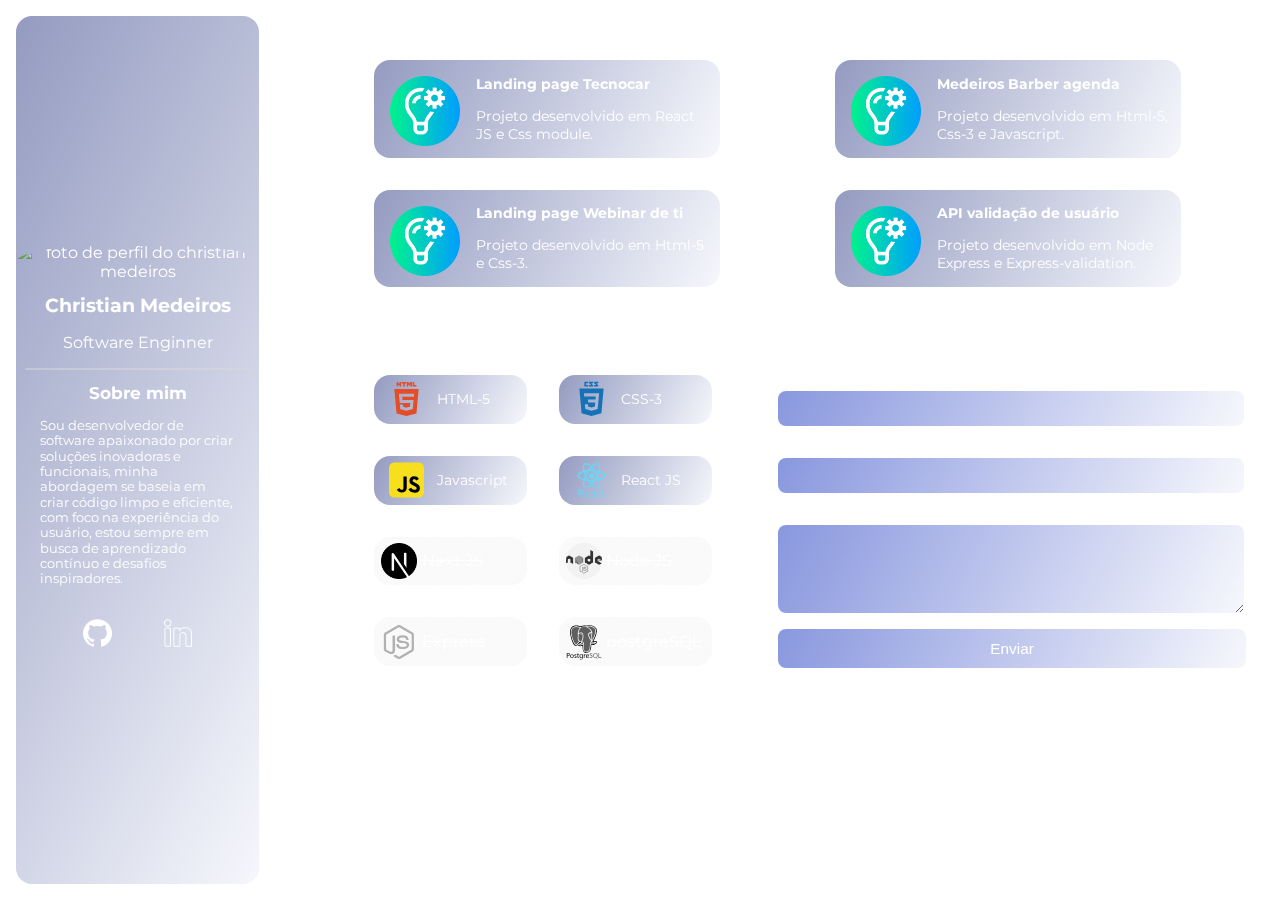
==== commit ebe809ce: "updated informations." ====
--- a/index.html
+++ b/index.html
@@ -28,10 +28,9 @@
       </header>
       <!-- conteudo left -->
       <div class="about-left">
-        <h2>About me</h2>
+        <h2>Sobre mim</h2>
         <p>
-          Lorem ipsum dolor sit amet consectetur adipisicing elit. Ipsa, at voluptatum quis maiores aspernatur quod
-          quibusdam quo voluptatibus architecto fugiat deserunt, aperiam omnis dignissimos reiciendis dolores.
+          Sou desenvolvedor de software apaixonado por criar soluções inovadoras e funcionais, minha abordagem se baseia em criar código limpo e eficiente, com foco na experiência do usuário, estou sempre em busca de aprendizado contínuo e desafios inspiradores.
         </p>
         <!-- div redes -->
         <div class="contact-left">
@@ -50,73 +49,77 @@
     <!-- section right -->
     <section class="container-right">
       <!-- header left -->
+      <!--  -->
+      <!--  -->
+      <div class="container-projects">
+
       <header class="header-right" class="title">
-        <h2>Projects</h2>
+        <h2>Projetos</h2>
         <h2>
           <a target="_blank" href="https://github.com/christianmjanke?tab=repositories">
-            More projects
+            Mais projetos
           </a>
         </h2>
       </header>
-      <!-- content right -->
       <div class="projects">
         <!-- card projects 1 -->
         <div class="card-project">
-          <a target="_blank" href="https://github.com/christianmjanke?tab=repositories">
-            <div>
-              <img src="./images/project-management.png" alt="" />
-            </div>
-            <div>
-              <h3>Project 1</h3>
-              <p>
-                Lorem, ipsum dolor sit amet consectetur adipisicing elit.
-              </p>
-            </div>
-          </a>
-        </div>
-
-        <!-- card projects 2 -->
-        <div class="card-project">
-          <a target="_blank" href="https://github.com/christianmjanke?tab=repositories">
-            <div>
-              <img src="./images/project-management.png" alt="" />
-            </div>
-            <div>
-              <h3>Project 2</h3>
-              <p>
-                Lorem, ipsum dolor sit amet consectetur adipisicing elit.
-              </p>
-            </div>
-          </a>
-        </div <!-- card projects 1 -->
-        <div class="card-project">
-          <a target="_blank" href="https://github.com/christianmjanke?tab=repositories">
-            <div>
-              <img src="./images/project-management.png" alt="" />
-            </div>
-            <div>
-              <h3>Project 1</h3>
-              <p>
-                Lorem, ipsum dolor sit amet consectetur adipisicing elit.
-              </p>
-            </div>
-          </a>
-        </div>
-
-        <!-- card projects 2 -->
-        <div class="card-project">
-          <a target="_blank" href="https://github.com/christianmjanke?tab=repositories">
-            <div>
-              <img src="./images/project-management.png" alt="" />
-            </div>
-            <div>
-              <h3>Project 2</h3>
-              <p>
-                Lorem, ipsum dolor sit amet consectetur adipisicing elit.
-              </p>
-            </div>
-          </a>
-        </div </div>
+          <a target="_blank" href="https://tecnocaronline.vercel.app/">
+            <div>
+              <img src="./images/gestao.png" alt="" />
+            </div>
+            <div>
+              <h3>Landing page Tecnocar</h3>
+              <p>
+                Projeto desenvolvido em React JS e Css module.
+              </p>
+            </div>
+          </a>
+        </div>
+
+        <div class="card-project">
+          <a target="_blank" href="https://medeiros-barber.vercel.app/">
+            <div>
+              <img src="./images/gestao.png" alt="" />
+            </div>
+            <div>
+              <h3>Medeiros Barber agenda</h3>
+              <p>
+                Projeto desenvolvido em Html-5, Css-3 e Javascript.
+              </p>
+            </div>
+          </a>
+        </div>
+        <div class="card-project">
+          <a target="_blank" href="https://webinardeti.vercel.app">
+            <div>
+              <img src="./images/gestao.png" alt="" />
+            </div>
+            <div>
+              <h3>Landing page Webinar de ti</h3>
+              <p>
+                Projeto desenvolvido em Html-5 e Css-3.
+              </p>
+            </div>
+          </a>
+        </div>
+
+        <div class="card-project">
+          <a target="_blank" href="https://github.com/christianmjanke/api-user-validation">
+            <div>
+              <img src="./images/gestao.png" alt="" />
+            </div>
+            <div>
+              <h3>API validação de usuário</h3>
+              <p>
+                Projeto desenvolvido em Node Express e Express-validation.
+              </p>
+            </div>
+          </a>
+        </div>
+      </div>
+
+       </div>
 
 
 
@@ -126,45 +129,43 @@
           <div class="container-skills">
             <div class="skills">
               <div class="hard-skills-title">
-                <h2>Hard skills</h2>
+                <h2>Minhas habilidades</h2>
               </div>
               <div class="skills">
                 <div class="skills-card">
-                  <img src="./images/html.png" alt="" />
+                  <img src="./images/html5.svg" alt="" />
                   <p class="text-hard">HTML-5</p>
                 </div>
                 <div class="skills-card">
-                  <img src="./images/css.png" alt="" />
+                  <img src="./images/css3.svg" alt="" />
                   <p class="text-hard">CSS-3</p>
                 </div>
                 <div class="skills-card">
-                  <img src="./images/javascript.png" alt="" />
-                  <p class="text-hard">javascript</p>
-                </div>
-                <div class="skills-card">
-                  <img src="./images/react.png" alt="" />
+                  <img src="./images/javascript.svg" alt="" />
+                  <p class="text-hard">Javascript</p>
+                </div>
+                <div class="skills-card">
+                  <img src="./images/react.svg" alt="" />
                   <p class="text-hard">React JS</p>
                 </div>
 
-                <div class="skills-card">
-                  <img src="./images/html.png" alt="" />
-                  <p class="text-hard">HTML-5</p>
-                </div>
-                <div class="skills-card">
-                  <img src="./images/css.png" alt="" />
-                  <p class="text-hard">CSS-3</p>
+                <div class="skills-gray">
+                  <img src="./images/nextjs_icon.png" alt="" />
+                  <p class="text-hard">Next JS</p>
+                </div>
+                <div class="skills-gray">
+                  <img src="./images/nodejs.png" alt="" />
+                  <p class="text-hard">Node JS</p>
                 </div>
                 
-                <div class="skills-card">
-                  <img src="./images/html.png" alt="" />
-                  <p class="text-hard">HTML-5</p>
-                </div>
-                <div class="skills-card">
-                  <img src="./images/css.png" alt="" />
-                  <p class="text-hard">CSS-3</p>
-                </div>
-                
-                
+                <div class="skills-gray">
+                  <img src="./images/express.svg" alt="" />
+                  <p class="text-hard">Express</p>
+                </div>
+                <div class="skills-gray" >
+                  <img src="./images/postgresql.svg" alt="" />
+                  <p class="text-hard">postgreSQL</p>
+                </div>
               </div>
             </div>
           </div>
@@ -172,8 +173,8 @@
           <div class="container-contact">
             <div class="contact">
               <div>
-                <header class="title">
-                  <h2>Contact me</h2>
+                <header class="contact-title">
+                  <h2>Entre em contato</h2>
                 </header>
                 <div>
                   <div class="contact-width">
@@ -181,19 +182,19 @@
                       <form action="https://formsubmit.co/christianmjanke@gmail.com" method="POST"
                         class="form-contact" />
 
-                      <label for="name">Name :</label>
+                      <label for="name">Nome :</label>
                       <input type="text" id="name" name="name" required>
 
-                      <label for="email">Email :</label>
+                      <label for="email">E-mail :</label>
                       <input type="email" name="email" required>
 
-                      <label for="text">Text :</label>
+                      <label for="text">Texto :</label>
                       <textarea name="text" id="text" id="text" class="textarea-styles"></textarea>
 
                       <input type="hidden" name="_next" value="https://christiand3v.vercel.app/thanks.html">
                       <input type="hidden" name="_captcha" value="false">
 
-                      <button type="submit">Send</button>
+                      <button type="submit">Enviar</button>
                       </form>
                     </div>
                   </div>
--- a/style.css
+++ b/style.css
@@ -14,6 +14,7 @@
   background-size: cover;
 }
 
+
 .texto-em-construcao {
   color: var(--text-color);
   width: 100%;
@@ -118,7 +119,7 @@
   outline: 0;
 }
 
-.title {
+.contact-title {
   font-size: 0.8rem;
   padding: 0 2rem;
   display: flex;
@@ -201,6 +202,24 @@
   backdrop-filter: blur(7.5px);
   border-radius: 1rem;
 }
+
+.skills-gray{
+  text-decoration:  line-through;
+  display: flex;
+  width: 140px;
+  height: 4vh;
+
+  padding: 0.4rem;
+  gap: 0.3rem;
+  margin: 1rem;
+  background: linear-gradient(
+    116.19deg,
+    rgba(240, 241, 241, 0.39) 0.56%,
+    rgba(209, 210, 214, 0.12) 99.66%
+  );
+  backdrop-filter: blur(7.5px);
+  border-radius: 1rem;
+}
 .skills-card img,
 .text-hard {
   display: flex;
@@ -215,6 +234,11 @@
 
 .skills-card p {
   font-size: 0.875rem;
+}
+.skills-gray{
+  -webkit-filter: grayscale(100%);
+  filter: grayscale(100%);
+  filter: gray; /* IE */
 }
 
 .inputs {
--- a/media.css
+++ b/media.css
@@ -47,10 +47,13 @@
   .card-project a {
     width: 80vw;
   }
-  .hard-skills-title {
-    font-size: 1vw;
+  .hard-skills-title,
+  .contact-title,
+  .header-right {
+    font-size: 0.8vw;
+    color: #fff;
+    text-align: center;
   }
-
   .container-skills-and-contact {
     display: flex;
     text-align: start;
@@ -68,9 +71,6 @@
     height: 80%;
   }
 
-  .title {
-    font-size: 1vw;
-  }
   .inputs input[type="text"],
   input[type="email"] {
     height: 1.5vw;
@@ -100,7 +100,7 @@
     gap: 0;
     width: 7.2rem;
   }
-  .text-hard p{
+  .text-hard p {
     font-size: 0px;
   }
 }
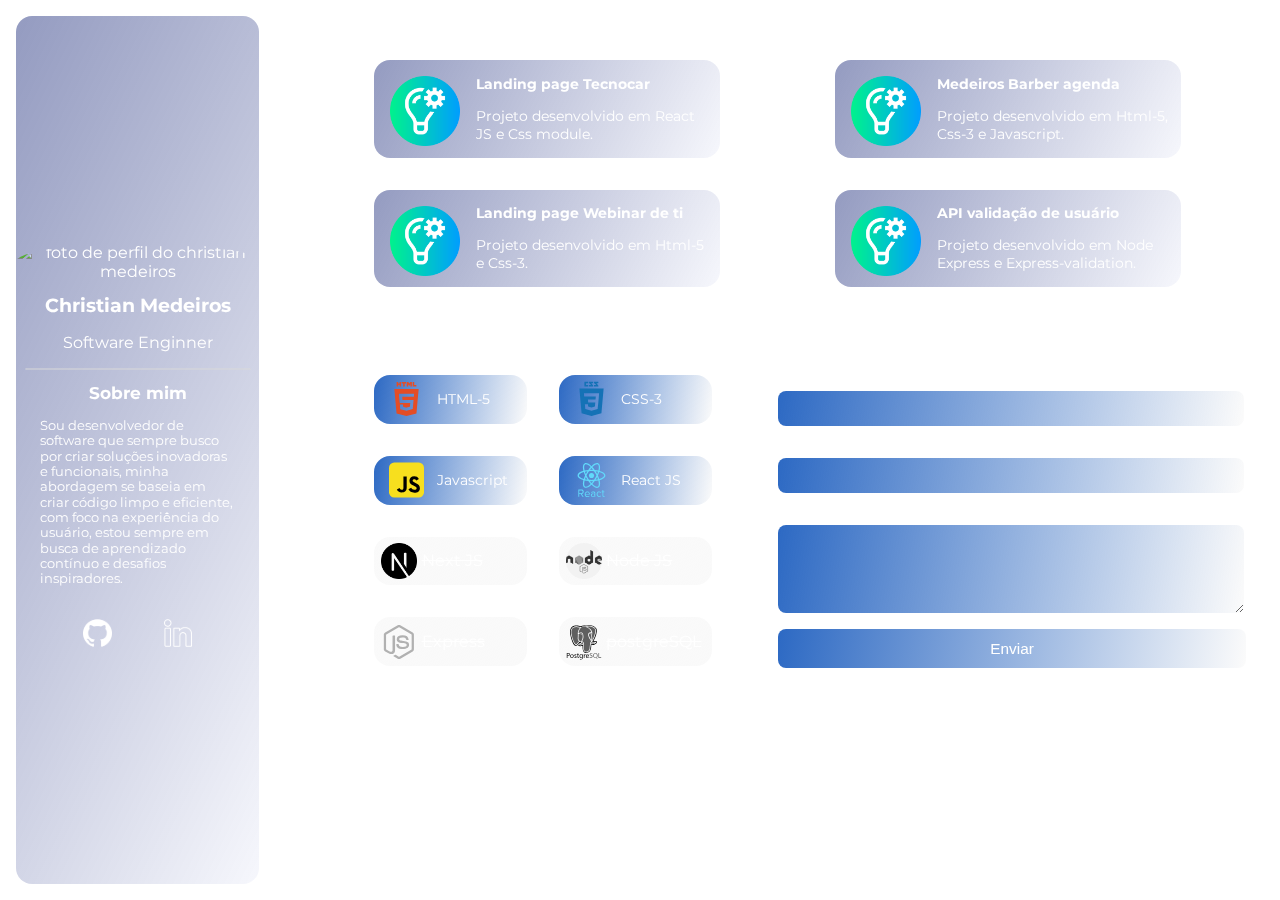
==== commit c6ba3be3: "Color change, iamge removel and code indentation." ====
--- a/index.html
+++ b/index.html
@@ -1,131 +1,117 @@
 <!DOCTYPE html>
 <html lang="en">
+  <head>
+    <meta charset="UTF-8" />
+    <meta http-equiv="X-UA-Compatible" content="IE=edge" />
+    <meta name="viewport" content="width=device-width, initial-scale=1.0" />
+    <link rel="stylesheet" href="style.css" />
+    <link rel="stylesheet" href="media.css" />
+    <title>Christian Medeiros</title>
+  </head>
+  <body>
+    <main>
+      <section class="content-left">
+        <header class="header-left">
+          <div class="picture">
+            <img
+              src="https://github.com/christianmjanke.png"
+              alt="foto de perfil do christian medeiros"
+            />
+          </div>
+          <h2>Christian Medeiros</h2>
+          <p>Software Enginner</p>
+          <div class="separador"></div>
+        </header>
+        <div class="about-left">
+          <h2>Sobre mim</h2>
+          <p>
+            Sou desenvolvedor de software que sempre busco por criar soluções
+            inovadoras e funcionais, minha abordagem se baseia em criar código
+            limpo e eficiente, com foco na experiência do usuário, estou sempre
+            em busca de aprendizado contínuo e desafios inspiradores.
+          </p>
+          <div class="contact-left">
+            <a target="_blank" href="https://github.com/christianmjanke">
+              <img src="./images/github.svg" alt="icone do github branco" />
+            </a>
+            <a
+              target="_blank"
+              href="https://www.linkedin.com/in/christianmjanke/"
+            >
+              <img src="./images/linkedin.svg" alt="icone do linkedin branco" />
+            </a>
+          </div>
+          <div class="buttons"></div>
+        </div>
+      </section>
 
-<head>
-  <meta charset="UTF-8" />
-  <meta http-equiv="X-UA-Compatible" content="IE=edge" />
-  <meta name="viewport" content="width=device-width, initial-scale=1.0" />
-  <link rel="stylesheet" href="style.css" />
-  <link rel="stylesheet" href="media.css">
-  <title>Christian Medeiros</title>
-</head>
-
-<body>
-  <main>
-    <!-- <div class="texto-em-construcao">
-        <span>Em Construção...</span>
-      </div> -->
-    <!-- section left -->
-    <section class="content-left">
-      <!-- header left -->
-      <header class="header-left">
-        <div class="picture">
-          <img src="https://github.com/christianmjanke.png" alt="foto de perfil do christian medeiros" />
-        </div>
-        <h2>Christian Medeiros</h2>
-        <p>Software Enginner</p>
-        <div class="separador"></div>
-      </header>
-      <!-- conteudo left -->
-      <div class="about-left">
-        <h2>Sobre mim</h2>
-        <p>
-          Sou desenvolvedor de software apaixonado por criar soluções inovadoras e funcionais, minha abordagem se baseia em criar código limpo e eficiente, com foco na experiência do usuário, estou sempre em busca de aprendizado contínuo e desafios inspiradores.
-        </p>
-        <!-- div redes -->
-        <div class="contact-left">
-          <a target="_blank" href="https://github.com/christianmjanke">
-            <img src="./images/github.svg" alt="icone do github branco" />
-          </a>
-          <a target="_blank" href="https://www.linkedin.com/in/christianmjanke/">
-            <img src="./images/linkedin.svg" alt="icone do linkedin branco" />
-          </a>
-        </div>
-        <div class="buttons"></div>
-      </div>
-    </section>
-
-
-    <!-- section right -->
-    <section class="container-right">
-      <!-- header left -->
-      <!--  -->
-      <!--  -->
-      <div class="container-projects">
-
-      <header class="header-right" class="title">
-        <h2>Projetos</h2>
-        <h2>
-          <a target="_blank" href="https://github.com/christianmjanke?tab=repositories">
-            Mais projetos
-          </a>
-        </h2>
-      </header>
-      <div class="projects">
-        <!-- card projects 1 -->
-        <div class="card-project">
-          <a target="_blank" href="https://tecnocaronline.vercel.app/">
-            <div>
-              <img src="./images/gestao.png" alt="" />
-            </div>
-            <div>
-              <h3>Landing page Tecnocar</h3>
-              <p>
-                Projeto desenvolvido em React JS e Css module.
-              </p>
-            </div>
-          </a>
+      <section class="container-right">
+        <div class="container-projects">
+          <header class="header-right" class="title">
+            <h2>Projetos</h2>
+            <h2>
+              <a
+                target="_blank"
+                href="https://github.com/christianmjanke?tab=repositories"
+              >
+                Mais projetos
+              </a>
+            </h2>
+          </header>
+          <div class="projects">
+            <div class="card-project">
+              <a target="_blank" href="https://tecnocaronline.vercel.app/">
+                <div>
+                  <img src="./images/gestao.png" alt="" />
+                </div>
+                <div>
+                  <h3>Landing page Tecnocar</h3>
+                  <p>Projeto desenvolvido em React JS e Css module.</p>
+                </div>
+              </a>
+            </div>
+            <div class="card-project">
+              <a target="_blank" href="https://medeiros-barber.vercel.app/">
+                <div>
+                  <img src="./images/gestao.png" alt="" />
+                </div>
+                <div>
+                  <h3>Medeiros Barber agenda</h3>
+                  <p>Projeto desenvolvido em Html-5, Css-3 e Javascript.</p>
+                </div>
+              </a>
+            </div>
+            <div class="card-project">
+              <a target="_blank" href="https://webinardeti.vercel.app">
+                <div>
+                  <img src="./images/gestao.png" alt="" />
+                </div>
+                <div>
+                  <h3>Landing page Webinar de ti</h3>
+                  <p>Projeto desenvolvido em Html-5 e Css-3.</p>
+                </div>
+              </a>
+            </div>
+            <div class="card-project">
+              <a
+                target="_blank"
+                href="https://github.com/christianmjanke/api-user-validation"
+              >
+                <div>
+                  <img src="./images/gestao.png" alt="" />
+                </div>
+                <div>
+                  <h3>API validação de usuário</h3>
+                  <p>
+                    Projeto desenvolvido em Node Express e Express-validation.
+                  </p>
+                </div>
+              </a>
+            </div>
+          </div>
         </div>
 
-        <div class="card-project">
-          <a target="_blank" href="https://medeiros-barber.vercel.app/">
-            <div>
-              <img src="./images/gestao.png" alt="" />
-            </div>
-            <div>
-              <h3>Medeiros Barber agenda</h3>
-              <p>
-                Projeto desenvolvido em Html-5, Css-3 e Javascript.
-              </p>
-            </div>
-          </a>
-        </div>
-        <div class="card-project">
-          <a target="_blank" href="https://webinardeti.vercel.app">
-            <div>
-              <img src="./images/gestao.png" alt="" />
-            </div>
-            <div>
-              <h3>Landing page Webinar de ti</h3>
-              <p>
-                Projeto desenvolvido em Html-5 e Css-3.
-              </p>
-            </div>
-          </a>
-        </div>
-
-        <div class="card-project">
-          <a target="_blank" href="https://github.com/christianmjanke/api-user-validation">
-            <div>
-              <img src="./images/gestao.png" alt="" />
-            </div>
-            <div>
-              <h3>API validação de usuário</h3>
-              <p>
-                Projeto desenvolvido em Node Express e Express-validation.
-              </p>
-            </div>
-          </a>
-        </div>
-      </div>
-
-       </div>
-
-
-
-        <!-- content hard skills -->
         <section class="container-skills-and-contact">
-
           <div class="container-skills">
             <div class="skills">
               <div class="hard-skills-title">
@@ -148,7 +134,6 @@
                   <img src="./images/react.svg" alt="" />
                   <p class="text-hard">React JS</p>
                 </div>
-
                 <div class="skills-gray">
                   <img src="./images/nextjs_icon.png" alt="" />
                   <p class="text-hard">Next JS</p>
@@ -157,58 +142,62 @@
                   <img src="./images/nodejs.png" alt="" />
                   <p class="text-hard">Node JS</p>
                 </div>
-                
                 <div class="skills-gray">
                   <img src="./images/express.svg" alt="" />
                   <p class="text-hard">Express</p>
                 </div>
-                <div class="skills-gray" >
+                <div class="skills-gray">
                   <img src="./images/postgresql.svg" alt="" />
                   <p class="text-hard">postgreSQL</p>
                 </div>
               </div>
             </div>
           </div>
-
           <div class="container-contact">
             <div class="contact">
+              <header class="contact-title">
+                <h2>Entre em contato</h2>
+              </header>
               <div>
-                <header class="contact-title">
-                  <h2>Entre em contato</h2>
-                </header>
-                <div>
-                  <div class="contact-width">
-                    <div class="inputs">
-                      <form action="https://formsubmit.co/christianmjanke@gmail.com" method="POST"
-                        class="form-contact" />
-
+                <div class="contact-width">
+                  <div class="inputs">
+                    <form
+                      action="https://formsubmit.co/christianmjanke@gmail.com"
+                      method="POST"
+                      class="form-contact"
+                    >
                       <label for="name">Nome :</label>
-                      <input type="text" id="name" name="name" required>
-
+                      <input type="text" id="name" name="name" required />
                       <label for="email">E-mail :</label>
-                      <input type="email" name="email" required>
-
-                      <label for="text">Texto :</label>
-                      <textarea name="text" id="text" id="text" class="textarea-styles"></textarea>
-
-                      <input type="hidden" name="_next" value="https://christiand3v.vercel.app/thanks.html">
-                      <input type="hidden" name="_captcha" value="false">
-
+                      <input type="email" name="email" required />
+                      <label for="text">Mensagem :</label>
+                      <textarea
+                        name="text"
+                        id="text"
+                        class="textarea-styles"
+                      ></textarea>
+                      <input
+                        type="hidden"
+                        name="_next"
+                        value="https://christianjanke.vercel.app/thanks.html"
+                      />
+                      <input type="hidden" name="_captcha" value="false" />
                       <button type="submit">Enviar</button>
-                      </form>
-                    </div>
+                    </form>
                   </div>
                 </div>
               </div>
             </div>
           </div>
         </section>
-
-    </section>
-
-
-    </section>
-  </main>
-</body>
-
-</html>+      </section>
+    </main>
+    <script>
+      console.log(`DESENVOLVIDO POR: https://t.me/christianmjanke`);
+      console.log(
+        `Projeto Inspirado em https://www.behance.net/gallery/169555305/Developer-Portfolio`
+      );
+      console.log(`icones tirado em https://iconscout.com/`);
+    </script>
+  </body>
+</html>
--- a/style.css
+++ b/style.css
@@ -14,25 +14,6 @@
   background-size: cover;
 }
 
-
-.texto-em-construcao {
-  color: var(--text-color);
-  width: 100%;
-  margin: 1rem 0;
-  font-weight: bold;
-  text-align: center;
-  animation: slide 4s linear infinite;
-}
-
-@keyframes slide {
-  0% {
-    transform: translateX(-100%);
-  }
-  100% {
-    transform: translateX(80%);
-  }
-}
-
 .picture img {
   width: 15rem;
   border-radius: 50%;
@@ -111,6 +92,7 @@
 .container-skills-and-contact {
   line-height: 2;
 }
+
 textarea:focus,
 input:focus,
 select:focus {
@@ -190,25 +172,23 @@
   display: flex;
   width: 140px;
   height: 4vh;
-
   padding: 0.4rem;
   gap: 0.3rem;
   margin: 1rem;
   background: linear-gradient(
-    116.19deg,
-    rgba(32, 47, 125, 0.48) 0.56%,
-    rgba(180, 188, 231, 0.12) 99.66%
-  );
-  backdrop-filter: blur(7.5px);
-  border-radius: 1rem;
-}
-
-.skills-gray{
-  text-decoration:  line-through;
+    100deg,
+    rgba(8, 79, 185, 0.849) 0.56%,
+    rgba(226, 226, 226, 0.144) 99.66%
+  );
+  backdrop-filter: blur(7.5px);
+  border-radius: 1rem;
+}
+
+.skills-gray {
+  text-decoration: line-through;
   display: flex;
   width: 140px;
   height: 4vh;
-
   padding: 0.4rem;
   gap: 0.3rem;
   margin: 1rem;
@@ -220,6 +200,7 @@
   backdrop-filter: blur(7.5px);
   border-radius: 1rem;
 }
+
 .skills-card img,
 .text-hard {
   display: flex;
@@ -227,6 +208,7 @@
   align-items: center;
   text-align: center;
 }
+
 .skills-card img {
   width: 35px;
   padding: 0 0.5rem;
@@ -235,7 +217,8 @@
 .skills-card p {
   font-size: 0.875rem;
 }
-.skills-gray{
+
+.skills-gray {
   -webkit-filter: grayscale(100%);
   filter: grayscale(100%);
   filter: gray; /* IE */
@@ -258,9 +241,9 @@
 .inputs input[type="text"],
 input[type="email"] {
   background: linear-gradient(
-    116.19deg,
-    rgba(9, 39, 187, 0.48) 0.56%,
-    rgba(180, 188, 231, 0.12) 99.66%
+    100deg,
+    rgba(8, 79, 185, 0.849) 0.56%,
+    rgba(226, 226, 226, 0.144) 99.66%
   );
   backdrop-filter: blur(7.5px);
   border: none;
@@ -275,9 +258,9 @@
 
 textarea {
   background: linear-gradient(
-    116.19deg,
-    rgba(9, 39, 187, 0.48) 0.56%,
-    rgba(180, 188, 231, 0.12) 99.66%
+    100deg,
+    rgba(8, 79, 185, 0.849) 0.56%,
+    rgba(226, 226, 226, 0.144) 99.66%
   );
   backdrop-filter: blur(7.5px);
   border: none;
@@ -292,9 +275,9 @@
 
 .inputs button {
   background: linear-gradient(
-    116.19deg,
-    rgba(9, 39, 187, 0.48) 0.56%,
-    rgba(180, 188, 231, 0.12) 99.66%
+    100deg,
+    rgba(8, 79, 185, 0.849) 0.56%,
+    rgba(226, 226, 226, 0.144) 99.66%
   );
   border: none;
   margin: 1rem 0;
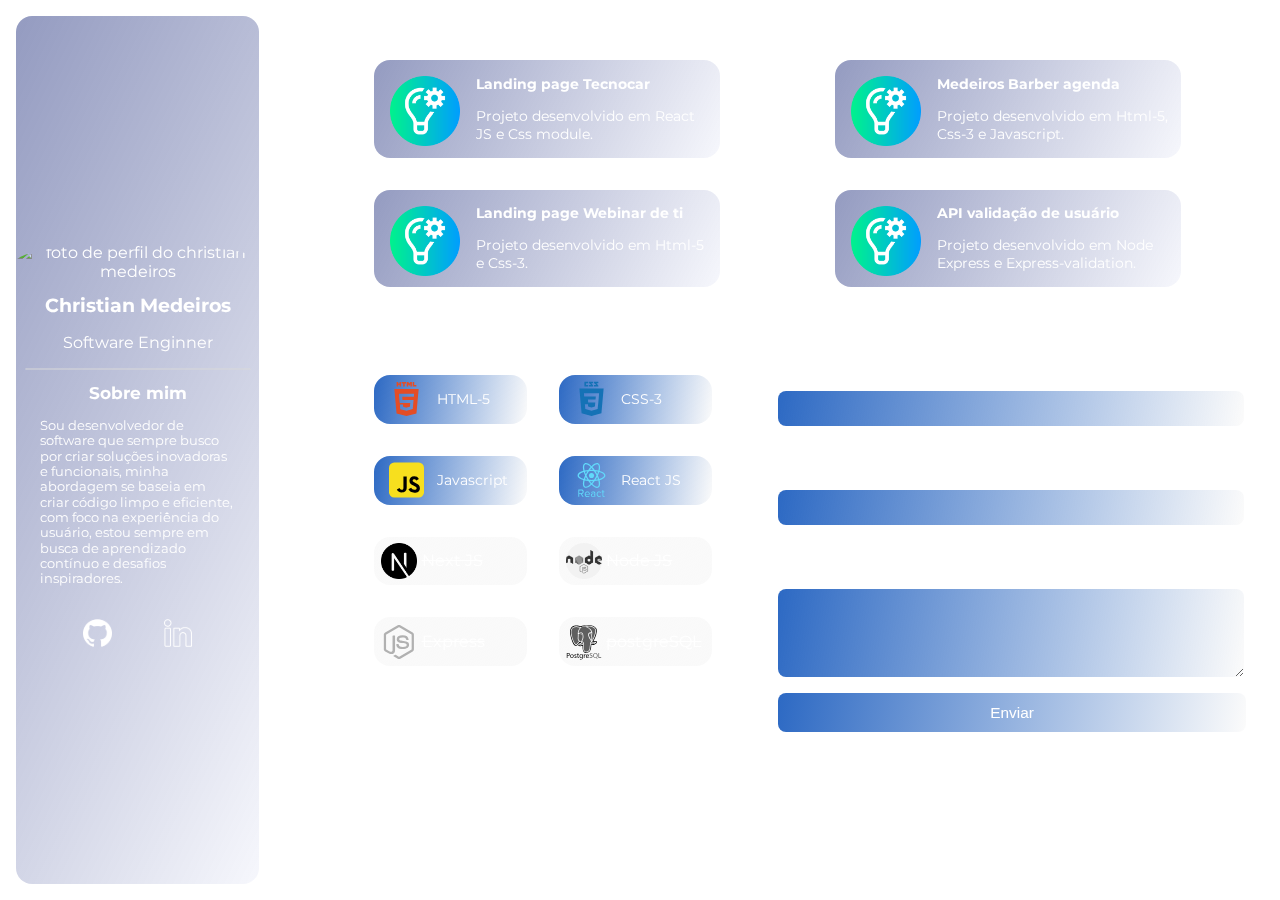
==== commit 596f8432: "tablet responsiveness" ====
--- a/index.html
+++ b/index.html
@@ -61,7 +61,7 @@
           <div class="projects">
             <div class="card-project">
               <a target="_blank" href="https://tecnocaronline.vercel.app/">
-                <div>
+                <div class="image-project">
                   <img src="./images/gestao.png" alt="" />
                 </div>
                 <div>
@@ -72,7 +72,7 @@
             </div>
             <div class="card-project">
               <a target="_blank" href="https://medeiros-barber.vercel.app/">
-                <div>
+                <div class="image-project">
                   <img src="./images/gestao.png" alt="" />
                 </div>
                 <div>
@@ -83,7 +83,7 @@
             </div>
             <div class="card-project">
               <a target="_blank" href="https://webinardeti.vercel.app">
-                <div>
+                <div class="image-project">
                   <img src="./images/gestao.png" alt="" />
                 </div>
                 <div>
@@ -97,7 +97,7 @@
                 target="_blank"
                 href="https://github.com/christianmjanke/api-user-validation"
               >
-                <div>
+                <div class="image-project">
                   <img src="./images/gestao.png" alt="" />
                 </div>
                 <div>
@@ -168,8 +168,9 @@
                     >
                       <label for="name">Nome :</label>
                       <input type="text" id="name" name="name" required />
+                      <br />
                       <label for="email">E-mail :</label>
-                      <input type="email" name="email" required />
+                      <input type="email" name="email" required /> <br />
                       <label for="text">Mensagem :</label>
                       <textarea
                         name="text"
--- a/media.css
+++ b/media.css
@@ -1,4 +1,4 @@
-@media (min-width: 770px) {
+@media (min-width: 1112px) {
   body,
   main {
     height: 100vh;
@@ -44,6 +44,7 @@
     width: 80vw;
     flex-wrap: nowrap;
   }
+
   .card-project a {
     width: 80vw;
   }
